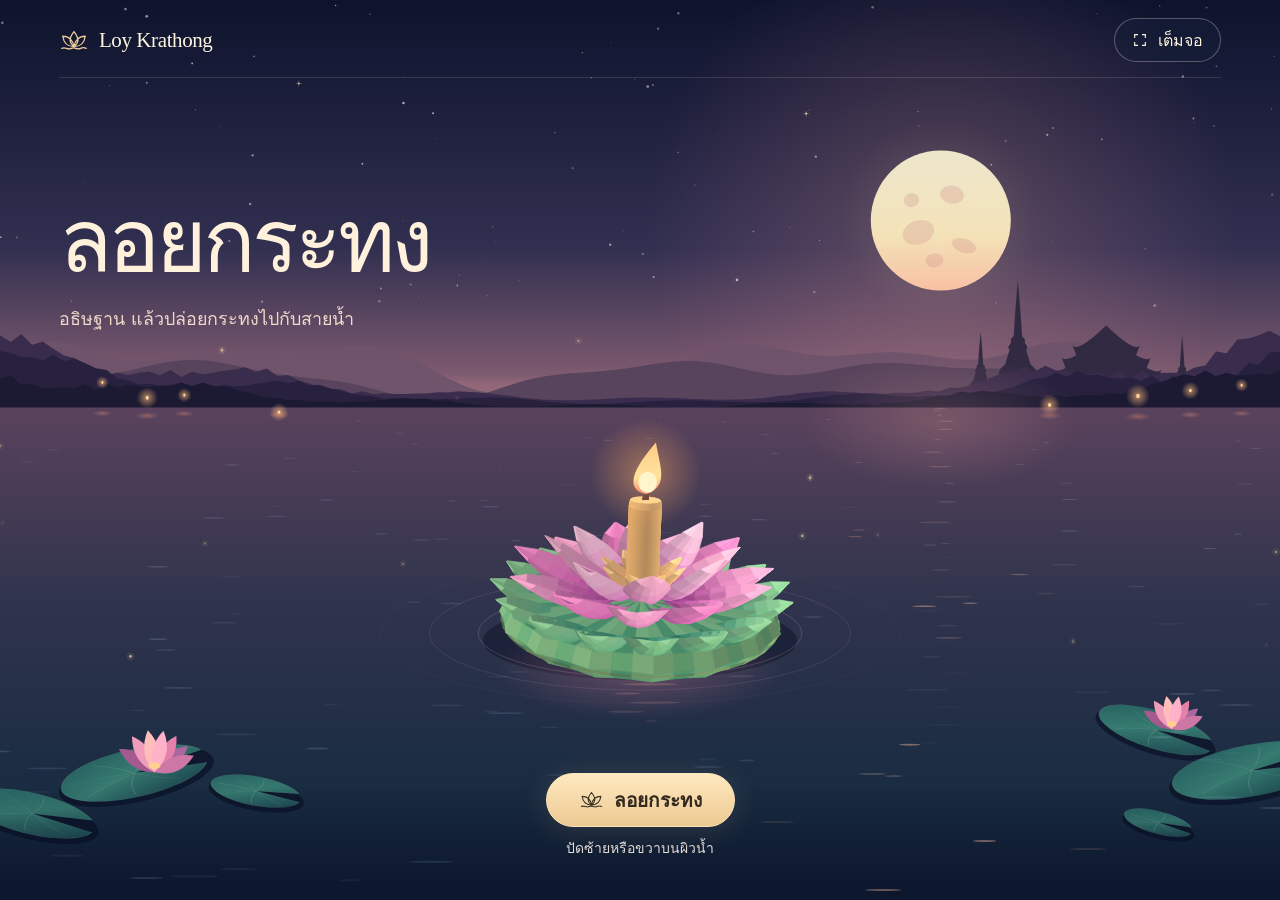
==== index.html @ 3ee4fcf1 "Publish the Loy Krathong pond" ====
<!doctype html>
<html lang="th">
<head>
  <meta charset="utf-8">
  <meta name="viewport" content="width=device-width, initial-scale=1, viewport-fit=cover">
  <meta name="theme-color" content="#10182f">
  <meta name="description" content="อธิษฐานแล้วลอยกระทงดอกบัวบนสายน้ำใต้แสงจันทร์">
  <title>ลอยกระทง · Loy Krathong</title>
  <link rel="icon" href="lotus.svg" type="image/svg+xml">
  <link rel="stylesheet" href="style.css">
  <script defer src="pond.js"></script>
  <script defer src="fullscreen.js"></script>
</head>
<body>
<main id="loy-krathong">
  <canvas role="img" aria-label="กระทงดอกบัวสีชมพูพร้อมแสงเทียนบนสายน้ำใต้แสงจันทร์"></canvas>
  <header>
    <div class="brand"><img src="lotus.svg" width="30" height="30" alt=""><span lang="en">Loy Krathong</span></div>
    <button class="fullscreen" type="button" aria-pressed="false">
      <svg viewBox="0 0 24 24" aria-hidden="true"><path d="M4 9V4h5m6 0h5v5m0 6v5h-5m-6 0H4v-5"/></svg>
      <span>เต็มจอ</span>
    </button>
  </header>
  <div class="intro">
    <h1>ลอยกระทง</h1>
    <p>อธิษฐาน แล้วปล่อยกระทงไปกับสายน้ำ</p>
  </div>
  <div class="actions">
    <button class="release" type="button"><img src="lotus.svg" alt="" width="25" height="25"><span>ลอยกระทง</span></button>
    <div class="caption"><span class="pond-hint">ปัดซ้ายหรือขวาบนผิวน้ำ</span><span role="status"></span></div>
  </div>
</main>
</body>
</html>
---- style.css ----
:root { color-scheme: dark; font-family: "Thonburi", "Leelawadee UI", system-ui, sans-serif; color: #fff4df; background: #10182f; }
* { box-sizing: border-box; }
body { margin: 0; }
main {
  position: relative; isolation: isolate; width: 100%; height: 100vh; height: 100svh;
  min-height: 460px; overflow: hidden; background: #19243b;
  --inset: clamp(20px, 4.6vw, 80px);
}
canvas { position: absolute; inset: 0; display: block; width: 100%; height: 100%; touch-action: pan-y; cursor: grab; z-index: -1; }
canvas:active { cursor: grabbing; }
header { display: flex; justify-content: space-between; align-items: center;
  margin: 0 max(var(--inset), env(safe-area-inset-right)) 0 max(var(--inset), env(safe-area-inset-left));
  padding: max(18px, env(safe-area-inset-top)) 0 15px; border-bottom: 1px solid #eddaca25; }
.brand { display: flex; align-items: center; gap: 10px; font: 21px Georgia, serif; letter-spacing: -.4px; }
button { font: inherit; cursor: pointer; display: inline-flex; align-items: center; justify-content: center; gap: 10px; border-radius: 999px; }
button:focus-visible { outline: 3px solid white; outline-offset: 4px; }
.fullscreen { min-height: 44px; padding: 0 17px; border: 1px solid #e8d9cd55; background: #17203970; color: #fff4df; }
.fullscreen:hover { background: #39405a; }
.fullscreen svg { width: 16px; fill: none; stroke: currentColor; stroke-width: 1.7; }
.intro { position: absolute; top: max(105px,21%); left: max(var(--inset), env(safe-area-inset-left)); pointer-events: none; }
h1 { margin: 0; color: #fff1db; font-family: "Thonburi","Leelawadee UI",serif; font-size: clamp(44px,6.8vw,102px); line-height: 1.22; font-weight: 500; letter-spacing: -.045em; }
.intro p { margin: 9px 0 0; color: #f0d8ca; font-size: clamp(15px,1.4vw,20px); }
.actions { position: absolute; bottom: max(4.6%, env(safe-area-inset-bottom)); width: 100%; text-align: center; pointer-events: none; }
.release { pointer-events: auto; min-height: 54px; padding: 8px 32px; font-size: 19px; font-weight: 600; color: #33291f; border: 1px solid #ffe6ba; background: linear-gradient(180deg,#ffe9c1,#edc992); box-shadow: 0 3px 30px #ffd18f22; }
.release img { filter: brightness(.23); }
.release:hover { background: #ffebc9; }
.release:active { transform: translateY(1px); }
.release:disabled { cursor: default; opacity: .8; }
.caption { margin-top: 10px; min-height: 22px; font-size: 14px; color: #e1d9d4; }
html.immersive { overflow: hidden; }
main.immersive, main:fullscreen { width: 100%; height: 100dvh; min-height: 0; }
main.immersive { position: fixed; z-index: 5; top: var(--view-top, 0px); height: var(--view-height, 100dvh); }
@media (max-width: 540px) { .intro { top: max(100px, 19%); } .brand { font-size: 19px; } }
@media (max-height: 540px) and (orientation: landscape) {
  main { min-height: 290px; } header { padding-top: max(4px, env(safe-area-inset-top)); padding-bottom: 4px; }
  .intro { top: 19%; } h1 { font-size: 38px; } .intro p { margin-top: 0; font-size: 14px; }
  .actions { bottom: max(4px, env(safe-area-inset-bottom)); } .release { min-height: 44px; font-size: 16px; } .caption { margin-top: 1px; }
}
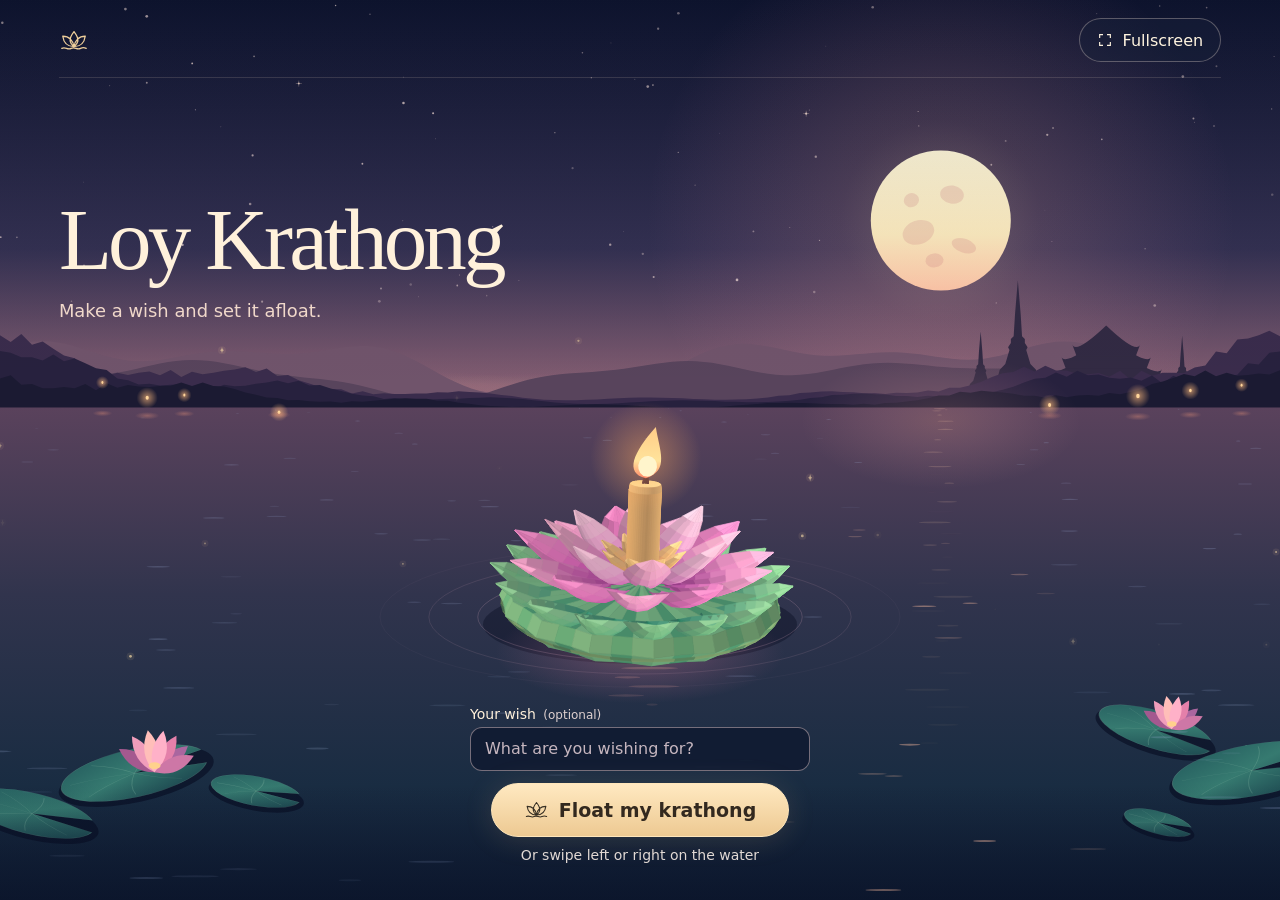
==== commit a4eb0c9a: "Publish English Loy Krathong experience" ====
--- a/index.html
+++ b/index.html
@@ -1,11 +1,11 @@
 <!doctype html>
-<html lang="th">
+<html lang="en">
 <head>
   <meta charset="utf-8">
   <meta name="viewport" content="width=device-width, initial-scale=1, viewport-fit=cover">
   <meta name="theme-color" content="#10182f">
-  <meta name="description" content="อธิษฐานแล้วลอยกระทงดอกบัวบนสายน้ำใต้แสงจันทร์">
-  <title>ลอยกระทง · Loy Krathong</title>
+  <meta name="description" content="Make a wish and set a candlelit krathong afloat on a moonlit pond.">
+  <title>Loy Krathong</title>
   <link rel="icon" href="lotus.svg" type="image/svg+xml">
   <link rel="stylesheet" href="style.css">
   <script defer src="pond.js"></script>
@@ -13,22 +13,27 @@
 </head>
 <body>
 <main id="loy-krathong">
-  <canvas role="img" aria-label="กระทงดอกบัวสีชมพูพร้อมแสงเทียนบนสายน้ำใต้แสงจันทร์"></canvas>
+  <canvas role="img" aria-label="A pink lotus krathong with a lit candle on a moonlit pond"></canvas>
   <header>
-    <div class="brand"><img src="lotus.svg" width="30" height="30" alt=""><span lang="en">Loy Krathong</span></div>
+    <img src="lotus.svg" width="30" height="30" alt="">
     <button class="fullscreen" type="button" aria-pressed="false">
       <svg viewBox="0 0 24 24" aria-hidden="true"><path d="M4 9V4h5m6 0h5v5m0 6v5h-5m-6 0H4v-5"/></svg>
-      <span>เต็มจอ</span>
+      <span>Fullscreen</span>
     </button>
   </header>
   <div class="intro">
-    <h1>ลอยกระทง</h1>
-    <p>อธิษฐาน แล้วปล่อยกระทงไปกับสายน้ำ</p>
+    <h1>Loy Krathong</h1>
+    <p>Make a wish and set it afloat.</p>
   </div>
-  <div class="actions">
-    <button class="release" type="button"><img src="lotus.svg" alt="" width="25" height="25"><span>ลอยกระทง</span></button>
-    <div class="caption"><span class="pond-hint">ปัดซ้ายหรือขวาบนผิวน้ำ</span><span role="status"></span></div>
-  </div>
+  <form class="actions">
+    <div class="wish">
+      <label for="wish">Your wish <span>(optional)</span></label>
+      <input id="wish" type="text" maxlength="120" autocomplete="off" enterkeyhint="send" placeholder="What are you wishing for?">
+    </div>
+    <blockquote class="sent-wish" tabindex="0" aria-label="Your wish" hidden></blockquote>
+    <button class="release" type="submit"><img src="lotus.svg" alt="" width="25" height="25"><span>Float my krathong</span></button>
+    <div class="caption"><span class="pond-hint">Or swipe left or right on the water</span><span role="status"></span></div>
+  </form>
 </main>
 </body>
 </html>
--- a/style.css
+++ b/style.css
@@ -1,4 +1,4 @@
-:root { color-scheme: dark; font-family: "Thonburi", "Leelawadee UI", system-ui, sans-serif; color: #fff4df; background: #10182f; }
+:root { color-scheme: dark; font-family: system-ui, sans-serif; color: #fff4df; background: #10182f; }
 * { box-sizing: border-box; }
 body { margin: 0; }
 main {
@@ -11,28 +11,62 @@
 header { display: flex; justify-content: space-between; align-items: center;
   margin: 0 max(var(--inset), env(safe-area-inset-right)) 0 max(var(--inset), env(safe-area-inset-left));
   padding: max(18px, env(safe-area-inset-top)) 0 15px; border-bottom: 1px solid #eddaca25; }
-.brand { display: flex; align-items: center; gap: 10px; font: 21px Georgia, serif; letter-spacing: -.4px; }
 button { font: inherit; cursor: pointer; display: inline-flex; align-items: center; justify-content: center; gap: 10px; border-radius: 999px; }
-button:focus-visible { outline: 3px solid white; outline-offset: 4px; }
+:is(button, input, .sent-wish):focus-visible { outline: 2px solid #fff0d8; outline-offset: 3px; }
 .fullscreen { min-height: 44px; padding: 0 17px; border: 1px solid #e8d9cd55; background: #17203970; color: #fff4df; }
 .fullscreen:hover { background: #39405a; }
 .fullscreen svg { width: 16px; fill: none; stroke: currentColor; stroke-width: 1.7; }
 .intro { position: absolute; top: max(105px,21%); left: max(var(--inset), env(safe-area-inset-left)); pointer-events: none; }
-h1 { margin: 0; color: #fff1db; font-family: "Thonburi","Leelawadee UI",serif; font-size: clamp(44px,6.8vw,102px); line-height: 1.22; font-weight: 500; letter-spacing: -.045em; }
+h1 { margin: 0; color: #fff1db; font: 500 clamp(42px, 6.8vw, 102px)/1.17 Georgia, serif; letter-spacing: -.045em; }
 .intro p { margin: 9px 0 0; color: #f0d8ca; font-size: clamp(15px,1.4vw,20px); }
-.actions { position: absolute; bottom: max(4.6%, env(safe-area-inset-bottom)); width: 100%; text-align: center; pointer-events: none; }
+.actions {
+  position: absolute; bottom: max(3.5%, calc(env(safe-area-inset-bottom) + 8px));
+  inset-inline: 0; margin-inline: auto;
+  width: min(340px, calc(100% - 2 * var(--inset))); text-align: center; pointer-events: none;
+}
+.wish { margin-bottom: 12px; text-align: left; }
+.wish label { display: block; margin-bottom: 5px; color: #fff1db; font-size: 14px; pointer-events: auto; }
+.wish label span { color: #ded0cf; font-size: 12px; margin-inline-start: 3px; }
+.wish input {
+  display: block; width: 100%; min-height: 44px; padding: 8px 14px;
+  border: 1px solid #dcc1c480; border-radius: 12px; background: #111c32ec; color: #fff3e2;
+  font: inherit; font-size: 16px; pointer-events: auto;
+}
+.wish input::placeholder { color: #c6b6bf; opacity: 1; }
+.sent-wish {
+  max-height: 76px; overflow: auto; overflow-wrap: anywhere; unicode-bidi: plaintext;
+  margin: 0 0 12px; padding: 8px 14px; border: 1px solid #eec2c34d; border-radius: 12px;
+  background: #111c32ec; color: #ffe5ce; font-size: 15px; pointer-events: auto;
+}
 .release { pointer-events: auto; min-height: 54px; padding: 8px 32px; font-size: 19px; font-weight: 600; color: #33291f; border: 1px solid #ffe6ba; background: linear-gradient(180deg,#ffe9c1,#edc992); box-shadow: 0 3px 30px #ffd18f22; }
 .release img { filter: brightness(.23); }
 .release:hover { background: #ffebc9; }
 .release:active { transform: translateY(1px); }
-.release:disabled { cursor: default; opacity: .8; }
+.release[aria-disabled="true"] { cursor: default; opacity: .8; background: #edc992; transform: none; }
 .caption { margin-top: 10px; min-height: 22px; font-size: 14px; color: #e1d9d4; }
 html.immersive { overflow: hidden; }
-main.immersive, main:fullscreen { width: 100%; height: 100dvh; min-height: 0; }
+main.immersive, main:fullscreen { width: 100%; height: 100dvh; min-height: 0; container-type: size; overflow-y: auto; }
 main.immersive { position: fixed; z-index: 5; top: var(--view-top, 0px); height: var(--view-height, 100dvh); }
-@media (max-width: 540px) { .intro { top: max(100px, 19%); } .brand { font-size: 19px; } }
-@media (max-height: 540px) and (orientation: landscape) {
-  main { min-height: 290px; } header { padding-top: max(4px, env(safe-area-inset-top)); padding-bottom: 4px; }
-  .intro { top: 19%; } h1 { font-size: 38px; } .intro p { margin-top: 0; font-size: 14px; }
-  .actions { bottom: max(4px, env(safe-area-inset-bottom)); } .release { min-height: 44px; font-size: 16px; } .caption { margin-top: 1px; }
+@media (max-width: 540px) { .intro { top: max(100px, 19%); } }
+@media (max-height: 540px) and (min-aspect-ratio: 4/3) and (min-width: 500px) {
+  main { min-height: 280px; }
+  header { padding-top: max(6px, env(safe-area-inset-top)); padding-bottom: 6px; }
+  .intro { top: max(calc(env(safe-area-inset-top) + 58px), 21%); }
+  h1 { font-size: clamp(32px, 10svh, 52px); }
+  .intro p { margin-top: 2px; font-size: clamp(13px, 4svh, 17px); }
+  .actions {
+    inset-inline: max(var(--inset), env(safe-area-inset-left)) auto;
+    margin-inline: 0; width: min(260px, 42vw); text-align: left;
+  }
+  .wish, .sent-wish { margin-bottom: 8px; }
+  .sent-wish { max-height: clamp(38px, calc(100svh - 220px), 88px); }
+  .release { min-height: 44px; padding-inline: 21px; font-size: 16px; }
+  .caption { margin-top: 4px; }
 }
+@container (max-height: 270px) {
+  .intro { display: none; }
+  .actions {
+    position: relative; inset: auto; margin-block: 10px 8px;
+    margin-inline-start: max(var(--inset), env(safe-area-inset-left));
+  }
+}
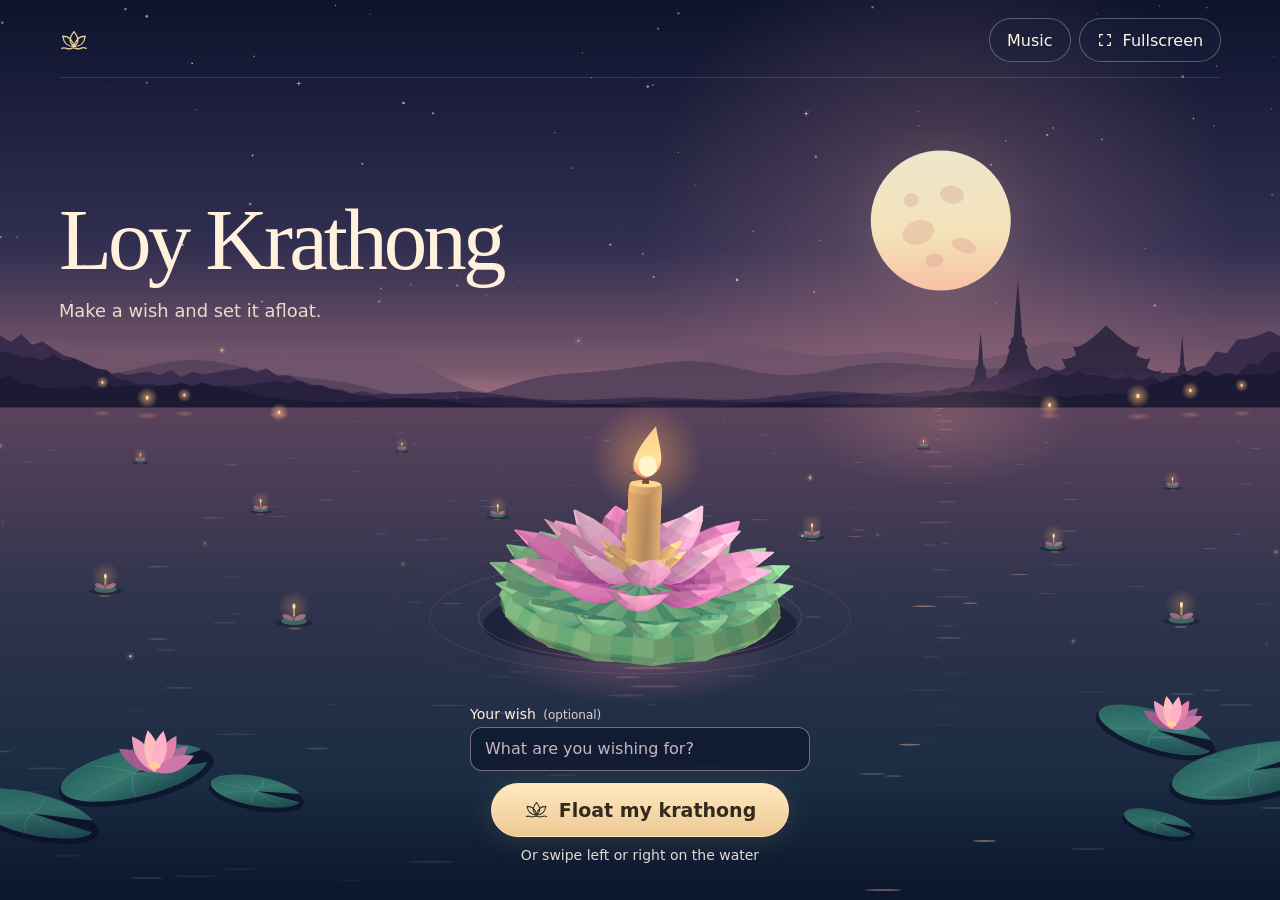
==== commit 2352eb2e: "Deploy Instagram sharing and Loy Krathong music" ====
--- a/index.html
+++ b/index.html
@@ -10,17 +10,23 @@
   <link rel="stylesheet" href="style.css">
   <script defer src="pond.js"></script>
   <script defer src="fullscreen.js"></script>
+  <script defer src="music.js"></script>
 </head>
 <body>
 <main id="loy-krathong">
   <canvas role="img" aria-label="A pink lotus krathong with a lit candle on a moonlit pond"></canvas>
   <header>
     <img src="lotus.svg" width="30" height="30" alt="">
-    <button class="fullscreen" type="button" aria-pressed="false">
-      <svg viewBox="0 0 24 24" aria-hidden="true"><path d="M4 9V4h5m6 0h5v5m0 6v5h-5m-6 0H4v-5"/></svg>
-      <span>Fullscreen</span>
-    </button>
+    <div class="header-controls">
+      <button class="music" type="button" aria-pressed="false">Music</button>
+      <button class="fullscreen" type="button" aria-pressed="false">
+        <svg viewBox="0 0 24 24" aria-hidden="true"><path d="M4 9V4h5m6 0h5v5m0 6v5h-5m-6 0H4v-5"/></svg>
+        <span>Fullscreen</span>
+      </button>
+    </div>
   </header>
+  <audio id="background-music" src="loy-thai.m4a" preload="auto" loop></audio>
+  <span class="music-status" role="status"></span>
   <div class="intro">
     <h1>Loy Krathong</h1>
     <p>Make a wish and set it afloat.</p>
@@ -31,7 +37,14 @@
       <input id="wish" type="text" maxlength="120" autocomplete="off" enterkeyhint="send" placeholder="What are you wishing for?">
     </div>
     <blockquote class="sent-wish" tabindex="0" aria-label="Your wish" hidden></blockquote>
-    <button class="release" type="submit"><img src="lotus.svg" alt="" width="25" height="25"><span>Float my krathong</span></button>
+    <div class="action-buttons">
+      <button class="release" type="submit"><img src="lotus.svg" alt="" width="25" height="25"><span>Float my krathong</span></button>
+      <button class="share" type="button" hidden>IG Share</button>
+    </div>
+    <div class="share-options">
+      <label class="share-wish" hidden><input type="checkbox"> Include my wish</label>
+      <button class="save-story" type="button" hidden>Save image</button>
+    </div>
     <div class="caption"><span class="pond-hint">Or swipe left or right on the water</span><span role="status"></span></div>
   </form>
 </main>
--- a/style.css
+++ b/style.css
@@ -13,8 +13,14 @@
   padding: max(18px, env(safe-area-inset-top)) 0 15px; border-bottom: 1px solid #eddaca25; }
 button { font: inherit; cursor: pointer; display: inline-flex; align-items: center; justify-content: center; gap: 10px; border-radius: 999px; }
 :is(button, input, .sent-wish):focus-visible { outline: 2px solid #fff0d8; outline-offset: 3px; }
-.fullscreen { min-height: 44px; padding: 0 17px; border: 1px solid #e8d9cd55; background: #17203970; color: #fff4df; }
-.fullscreen:hover { background: #39405a; }
+.header-controls { display: flex; align-items: center; gap: 8px; }
+.music-status {
+  position: absolute; top: max(80px, calc(env(safe-area-inset-top) + 52px));
+  right: max(var(--inset), env(safe-area-inset-right)); font-size: 13px;
+}
+.music[aria-pressed="true"] { background: #534353; border-color: #ffd9a7; }
+.fullscreen, .music { min-height: 44px; padding: 0 17px; border: 1px solid #e8d9cd55; background: #17203970; color: #fff4df; }
+:is(.fullscreen, .music):hover { background: #39405a; }
 .fullscreen svg { width: 16px; fill: none; stroke: currentColor; stroke-width: 1.7; }
 .intro { position: absolute; top: max(105px,21%); left: max(var(--inset), env(safe-area-inset-left)); pointer-events: none; }
 h1 { margin: 0; color: #fff1db; font: 500 clamp(42px, 6.8vw, 102px)/1.17 Georgia, serif; letter-spacing: -.045em; }
@@ -43,6 +49,23 @@
 .release:hover { background: #ffebc9; }
 .release:active { transform: translateY(1px); }
 .release[aria-disabled="true"] { cursor: default; opacity: .8; background: #edc992; transform: none; }
+.action-buttons { display: flex; justify-content: center; align-items: center; gap: 8px; }
+.share {
+  pointer-events: auto; min-height: 44px; padding: 0 15px; border: 1px solid #e8d9cd80;
+  background: #172039e8; color: #fff4df; font-size: 15px; white-space: nowrap;
+}
+.action-buttons:has(.share:not([hidden])) .release {
+  min-height: 44px; padding: 0 12px; font-size: 14px; white-space: nowrap;
+}
+.action-buttons:has(.share:not([hidden])) .release img { display: none; }
+.share:hover { background: #39405a; }
+.share:disabled, .save-story:disabled { opacity: .65; cursor: default; }
+.share-options { display: flex; justify-content: center; align-items: center; column-gap: 12px; }
+.share-wish, .save-story { pointer-events: auto; color: #fff4df; font-size: 13px; }
+.share-wish { display: inline-flex; align-items: center; gap: 4px; min-height: 32px; cursor: pointer; }
+.share-wish input { accent-color: #ffe0ab; }
+.save-story { min-height: 32px; border: 0; padding: 0; background: transparent; text-decoration: underline; }
+:is(.share, .share-wish, .save-story)[hidden] { display: none; }
 .caption { margin-top: 10px; min-height: 22px; font-size: 14px; color: #e1d9d4; }
 html.immersive { overflow: hidden; }
 main.immersive, main:fullscreen { width: 100%; height: 100dvh; min-height: 0; container-type: size; overflow-y: auto; }
@@ -51,6 +74,7 @@
 @media (max-height: 540px) and (min-aspect-ratio: 4/3) and (min-width: 500px) {
   main { min-height: 280px; }
   header { padding-top: max(6px, env(safe-area-inset-top)); padding-bottom: 6px; }
+  .music-status { top: max(58px, calc(env(safe-area-inset-top) + 52px)); }
   .intro { top: max(calc(env(safe-area-inset-top) + 58px), 21%); }
   h1 { font-size: clamp(32px, 10svh, 52px); }
   .intro p { margin-top: 2px; font-size: clamp(13px, 4svh, 17px); }
@@ -58,10 +82,14 @@
     inset-inline: max(var(--inset), env(safe-area-inset-left)) auto;
     margin-inline: 0; width: min(260px, 42vw); text-align: left;
   }
+  .action-buttons, .share-options { justify-content: flex-start; }
+  .share { padding-inline: 10px; font-size: 14px; }
   .wish, .sent-wish { margin-bottom: 8px; }
   .sent-wish { max-height: clamp(38px, calc(100svh - 220px), 88px); }
   .release { min-height: 44px; padding-inline: 21px; font-size: 16px; }
   .caption { margin-top: 4px; }
+  .actions:has(.share:not([hidden])) .caption { margin-top: 0; }
+  .actions:has(.share:not([hidden])) .sent-wish { max-height: clamp(38px, calc(100svh - 245px), 76px); }
 }
 @container (max-height: 270px) {
   .intro { display: none; }
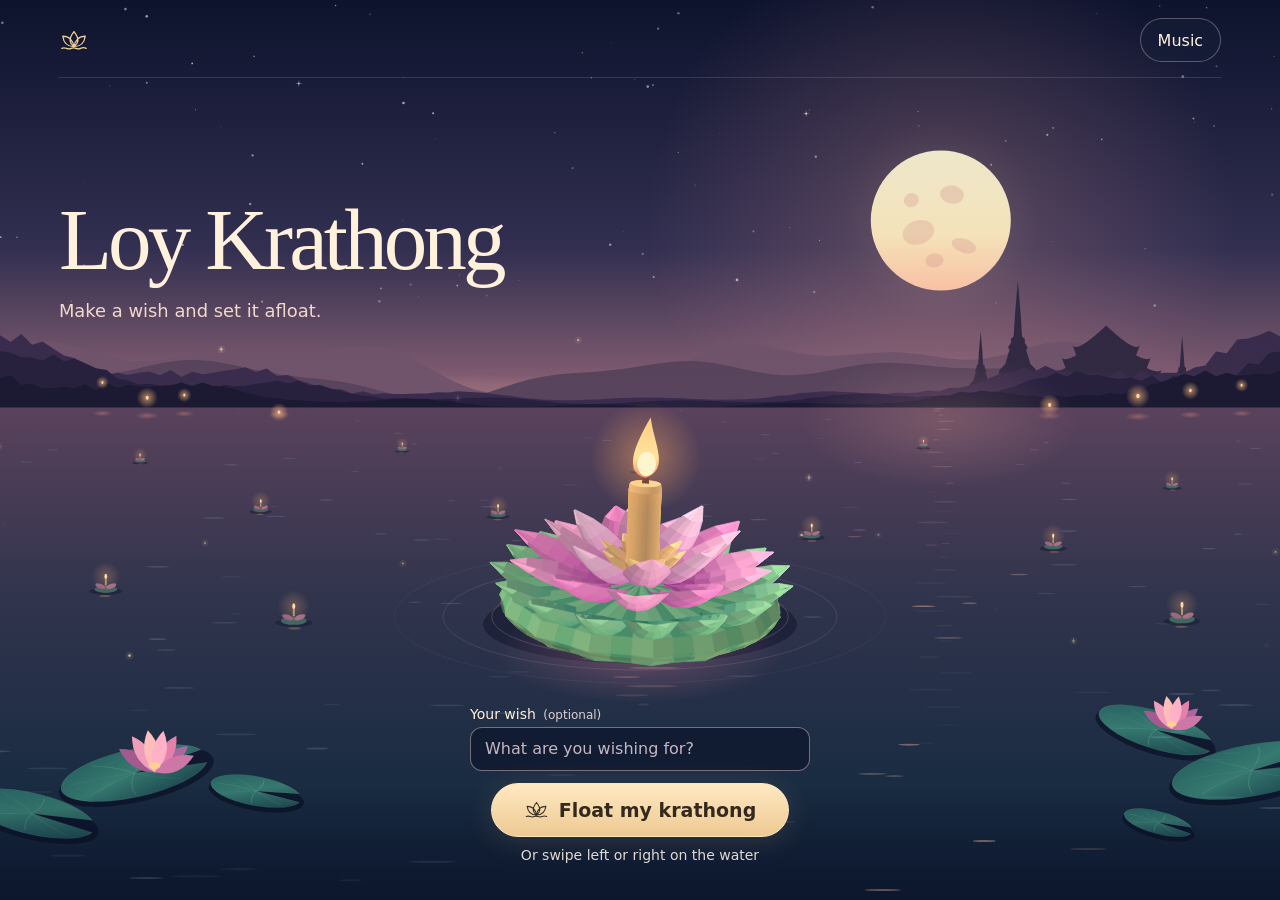
==== commit a3b0d266: "Deploy without the fullscreen control" ====
--- a/index.html
+++ b/index.html
@@ -9,7 +9,6 @@
   <link rel="icon" href="lotus.svg" type="image/svg+xml">
   <link rel="stylesheet" href="style.css">
   <script defer src="pond.js"></script>
-  <script defer src="fullscreen.js"></script>
   <script defer src="music.js"></script>
 </head>
 <body>
@@ -17,13 +16,7 @@
   <canvas role="img" aria-label="A pink lotus krathong with a lit candle on a moonlit pond"></canvas>
   <header>
     <img src="lotus.svg" width="30" height="30" alt="">
-    <div class="header-controls">
-      <button class="music" type="button" aria-pressed="false">Music</button>
-      <button class="fullscreen" type="button" aria-pressed="false">
-        <svg viewBox="0 0 24 24" aria-hidden="true"><path d="M4 9V4h5m6 0h5v5m0 6v5h-5m-6 0H4v-5"/></svg>
-        <span>Fullscreen</span>
-      </button>
-    </div>
+    <button class="music" type="button" aria-pressed="false">Music</button>
   </header>
   <audio id="background-music" src="loy-thai.m4a" preload="auto" loop></audio>
   <span class="music-status" role="status"></span>
--- a/style.css
+++ b/style.css
@@ -13,15 +13,13 @@
   padding: max(18px, env(safe-area-inset-top)) 0 15px; border-bottom: 1px solid #eddaca25; }
 button { font: inherit; cursor: pointer; display: inline-flex; align-items: center; justify-content: center; gap: 10px; border-radius: 999px; }
 :is(button, input, .sent-wish):focus-visible { outline: 2px solid #fff0d8; outline-offset: 3px; }
-.header-controls { display: flex; align-items: center; gap: 8px; }
 .music-status {
   position: absolute; top: max(80px, calc(env(safe-area-inset-top) + 52px));
   right: max(var(--inset), env(safe-area-inset-right)); font-size: 13px;
 }
 .music[aria-pressed="true"] { background: #534353; border-color: #ffd9a7; }
-.fullscreen, .music { min-height: 44px; padding: 0 17px; border: 1px solid #e8d9cd55; background: #17203970; color: #fff4df; }
-:is(.fullscreen, .music):hover { background: #39405a; }
-.fullscreen svg { width: 16px; fill: none; stroke: currentColor; stroke-width: 1.7; }
+.music { min-height: 44px; padding: 0 17px; border: 1px solid #e8d9cd55; background: #17203970; color: #fff4df; }
+.music:hover { background: #39405a; }
 .intro { position: absolute; top: max(105px,21%); left: max(var(--inset), env(safe-area-inset-left)); pointer-events: none; }
 h1 { margin: 0; color: #fff1db; font: 500 clamp(42px, 6.8vw, 102px)/1.17 Georgia, serif; letter-spacing: -.045em; }
 .intro p { margin: 9px 0 0; color: #f0d8ca; font-size: clamp(15px,1.4vw,20px); }
@@ -67,9 +65,6 @@
 .save-story { min-height: 32px; border: 0; padding: 0; background: transparent; text-decoration: underline; }
 :is(.share, .share-wish, .save-story)[hidden] { display: none; }
 .caption { margin-top: 10px; min-height: 22px; font-size: 14px; color: #e1d9d4; }
-html.immersive { overflow: hidden; }
-main.immersive, main:fullscreen { width: 100%; height: 100dvh; min-height: 0; container-type: size; overflow-y: auto; }
-main.immersive { position: fixed; z-index: 5; top: var(--view-top, 0px); height: var(--view-height, 100dvh); }
 @media (max-width: 540px) { .intro { top: max(100px, 19%); } }
 @media (max-height: 540px) and (min-aspect-ratio: 4/3) and (min-width: 500px) {
   main { min-height: 280px; }
@@ -91,10 +86,3 @@
   .actions:has(.share:not([hidden])) .caption { margin-top: 0; }
   .actions:has(.share:not([hidden])) .sent-wish { max-height: clamp(38px, calc(100svh - 245px), 76px); }
 }
-@container (max-height: 270px) {
-  .intro { display: none; }
-  .actions {
-    position: relative; inset: auto; margin-block: 10px 8px;
-    margin-inline-start: max(var(--inset), env(safe-area-inset-left));
-  }
-}
